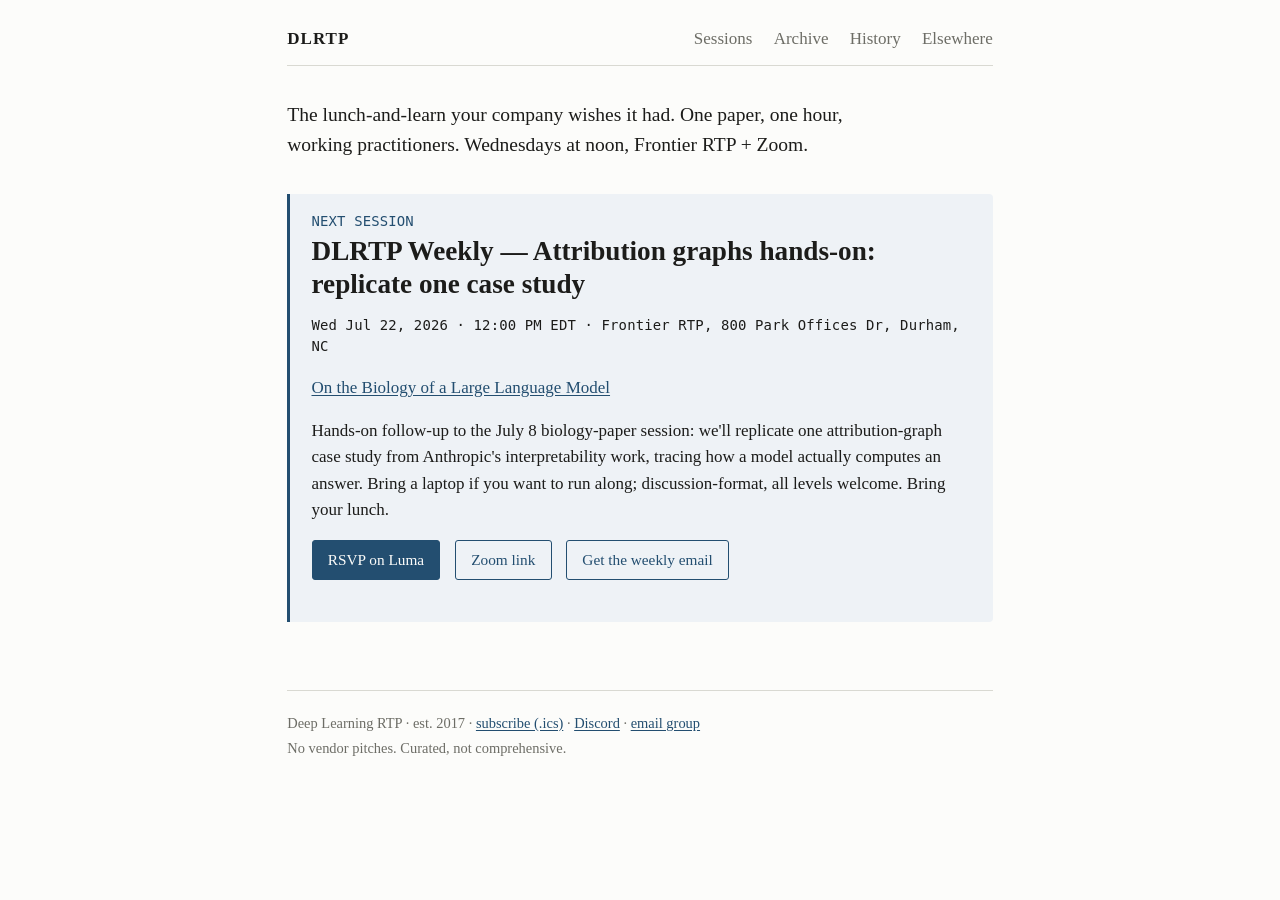
==== events/index.html @ fafa3b25 "Publish generated events pages from dlrtp-ops" ====
<!doctype html>
<html lang="en">
<head>
<meta charset="utf-8">
<meta name="viewport" content="width=device-width, initial-scale=1">
<title>Sessions · Deep Learning RTP</title>
<link rel="stylesheet" href="style.css">
<link rel="alternate" type="text/calendar" href="dlrtp.ics" title="DLRTP calendar">
</head>
<body>
<header>
  <a class="wordmark" href="/">DLRTP</a>
  <nav>
    <a href="index.html">Sessions</a>
    <a href="archive.html">Archive</a>
    <a href="/history/">History</a>
    <a href="radar.html">Elsewhere</a>
  </nav>
</header>
<main>
<p class="thesis">The lunch-and-learn your company wishes it had. One paper, one hour, working practitioners. Wednesdays at noon, Frontier RTP + Zoom.</p>

<section class="citation" aria-label="Next session">
  <p class="cite-label">next session</p>
  <h1>DLRTP Weekly — Attribution graphs hands-on: replicate one case study</h1>
  <p class="mono">Wed Jul 22, 2026 · 12:00 PM EDT · Frontier RTP, 800 Park Offices Dr, Durham, NC</p>
<p><a href="https://transformer-circuits.pub/2025/attribution-graphs/biology.html">On the Biology of a Large Language Model</a></p>  <p>Hands-on follow-up to the July 8 biology-paper session: we'll replicate one attribution-graph case study from Anthropic's interpretability work, tracing how a model actually computes an answer. Bring a laptop if you want to run along; discussion-format, all levels welcome. Bring your lunch.</p>
  <p class="actions">
    <a class="btn primary" href="https://lu.ma/dlrtp">RSVP on Luma</a>
    <a class="btn" href="https://us04web.zoom.us/j/75202351347?pwd=a3xZ3xA4mYosyNdZBvb8zfxbaHTa11.1">Zoom link</a>
    <a class="btn" href="https://groups.google.com/g/deep-learning-rtp">Get the weekly email</a>
  </p>
</section>

</main>
<footer>
  <p>Deep Learning RTP · est. 2017 · <a href="dlrtp.ics">subscribe (.ics)</a> · <a href="https://discord.gg/sFJD8Xfc3">Discord</a> · <a href="https://groups.google.com/g/deep-learning-rtp">email group</a></p>
  <p class="quiet">No vendor pitches. Curated, not comprehensive.</p>
</footer>
</body>
</html>
---- events/style.css ----
/* DLRTP — ink on paper, bibliography discipline. One accent, spent on the citation card. */
:root {
  --paper: #fcfcfa;
  --ink: #1c1c1a;
  --quiet: #6d6d66;
  --rule: #d9d9d2;
  --accent: #234e70;
  --accent-wash: #eef2f6;
}
* { box-sizing: border-box; }
html { font-size: 17px; }
body {
  margin: 0 auto; max-width: 44rem; padding: 1.5rem 1.25rem 4rem;
  background: var(--paper); color: var(--ink);
  font-family: Charter, "Bitstream Charter", Cambria, Georgia, serif;
  line-height: 1.55;
}
.mono, .cite-label {
  font-family: "Berkeley Mono", ui-monospace, "SF Mono", Menlo, Consolas, monospace;
  font-size: 0.82rem; letter-spacing: 0.01em; color: var(--quiet);
}
header { display: flex; align-items: baseline; justify-content: space-between;
  border-bottom: 1px solid var(--rule); padding-bottom: 0.75rem; margin-bottom: 2rem; }
.wordmark { font-weight: 700; letter-spacing: 0.06em; text-decoration: none; color: var(--ink); }
nav a { margin-left: 1rem; color: var(--quiet); text-decoration: none; }
nav a:hover, .wordmark:hover { color: var(--accent); }
h1 { font-size: 1.6rem; line-height: 1.2; margin: 0.25rem 0 0.5rem; }
h2 { font-size: 1.15rem; margin: 2rem 0 0.5rem; }
a { color: var(--accent); text-underline-offset: 2px; }
.thesis { font-size: 1.15rem; max-width: 36rem; margin: 0 0 2rem; }
.citation {
  border-left: 3px solid var(--accent); background: var(--accent-wash);
  padding: 1rem 1.25rem; margin: 1.5rem 0; border-radius: 0 4px 4px 0;
}
.citation h1, .citation h2 { margin-top: 0.15rem; }
.citation .mono { color: var(--ink); }
.cite-label { text-transform: uppercase; color: var(--accent); margin: 0; }
.actions { margin-top: 1rem; }
.btn {
  display: inline-block; margin: 0 0.6rem 0.5rem 0; padding: 0.4rem 0.9rem;
  border: 1px solid var(--accent); border-radius: 3px;
  color: var(--accent); text-decoration: none; font-size: 0.9rem;
}
.btn:hover, .btn:focus-visible { background: var(--accent); color: var(--paper); }
.btn.primary { background: var(--accent); color: var(--paper); }
.btn.primary:hover, .btn.primary:focus-visible { background: #1a3a54; }
.entry-list { list-style: none; padding: 0; }
.entry-list li { padding: 0.45rem 0; border-bottom: 1px solid var(--rule); }
.entry-list .mono { display: inline-block; min-width: 7.5rem; }
.src { font-size: 0.78rem; margin-left: 0.4rem; }
.quiet { color: var(--quiet); }
article.citation { background: transparent; border-left-color: var(--rule); }
article.citation:hover { border-left-color: var(--accent); }
footer { margin-top: 4rem; border-top: 1px solid var(--rule);
  padding-top: 1rem; font-size: 0.85rem; color: var(--quiet); }
footer p { margin: 0.2rem 0; }
:focus-visible { outline: 2px solid var(--accent); outline-offset: 2px; }
@media (max-width: 480px) {
  html { font-size: 16px; }
  .entry-list .mono { display: block; min-width: 0; }
}
@media (prefers-reduced-motion: reduce) { * { transition: none !important; } }
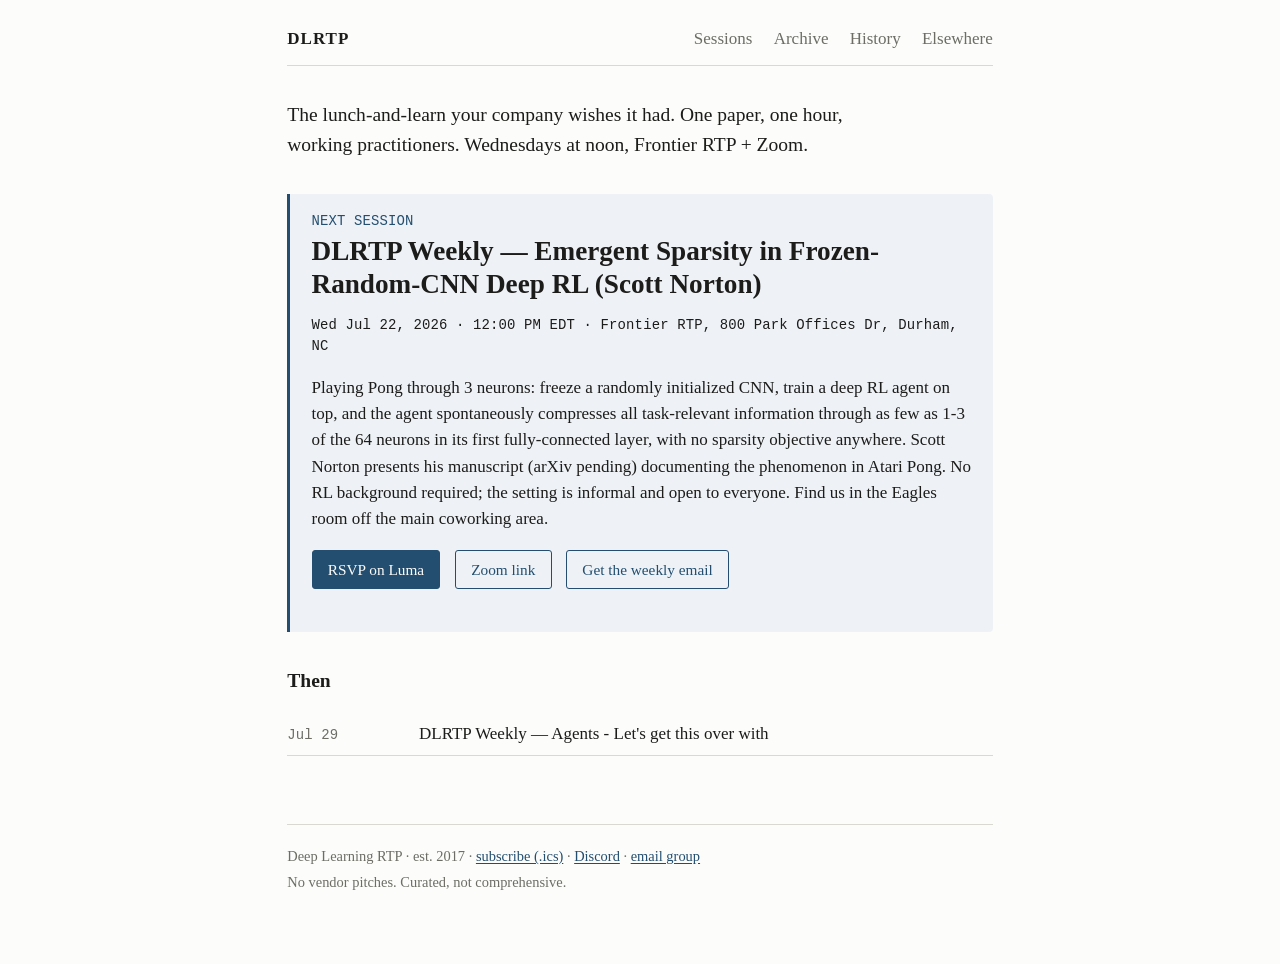
==== commit c7aaf1bf: "Publish generated events pages from dlrtp-ops" ====
--- a/events/index.html
+++ b/events/index.html
@@ -22,9 +22,9 @@
 
 <section class="citation" aria-label="Next session">
   <p class="cite-label">next session</p>
-  <h1>DLRTP Weekly — Attribution graphs hands-on: replicate one case study</h1>
+  <h1>DLRTP Weekly — Emergent Sparsity in Frozen-Random-CNN Deep RL (Scott Norton)</h1>
   <p class="mono">Wed Jul 22, 2026 · 12:00 PM EDT · Frontier RTP, 800 Park Offices Dr, Durham, NC</p>
-<p><a href="https://transformer-circuits.pub/2025/attribution-graphs/biology.html">On the Biology of a Large Language Model</a></p>  <p>Hands-on follow-up to the July 8 biology-paper session: we'll replicate one attribution-graph case study from Anthropic's interpretability work, tracing how a model actually computes an answer. Bring a laptop if you want to run along; discussion-format, all levels welcome. Bring your lunch.</p>
+  <p>Playing Pong through 3 neurons: freeze a randomly initialized CNN, train a deep RL agent on top, and the agent spontaneously compresses all task-relevant information through as few as 1-3 of the 64 neurons in its first fully-connected layer, with no sparsity objective anywhere. Scott Norton presents his manuscript (arXiv pending) documenting the phenomenon in Atari Pong. No RL background required; the setting is informal and open to everyone. Find us in the Eagles room off the main coworking area.</p>
   <p class="actions">
     <a class="btn primary" href="https://lu.ma/dlrtp">RSVP on Luma</a>
     <a class="btn" href="https://us04web.zoom.us/j/75202351347?pwd=a3xZ3xA4mYosyNdZBvb8zfxbaHTa11.1">Zoom link</a>
@@ -32,6 +32,12 @@
   </p>
 </section>
 
+<section>
+  <h2>Then</h2>
+  <ol class="entry-list">
+    <li><span class="mono">Jul 29</span> DLRTP Weekly — Agents - Let's get this over with</li>
+  </ol>
+</section>
 </main>
 <footer>
   <p>Deep Learning RTP · est. 2017 · <a href="dlrtp.ics">subscribe (.ics)</a> · <a href="https://discord.gg/sFJD8Xfc3">Discord</a> · <a href="https://groups.google.com/g/deep-learning-rtp">email group</a></p>
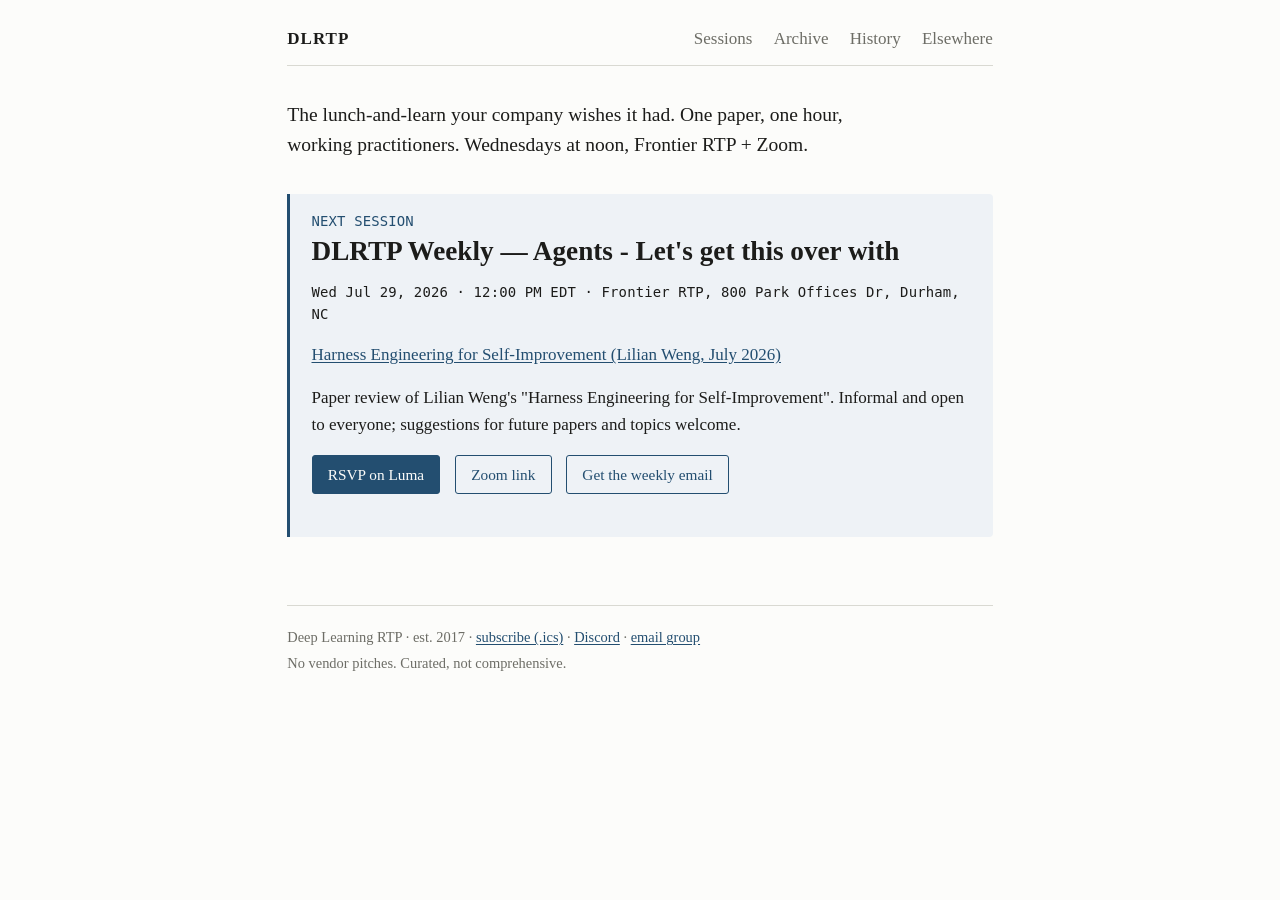
==== commit 7873b36c: "Publish generated events pages from dlrtp-ops" ====
--- a/events/index.html
+++ b/events/index.html
@@ -22,9 +22,9 @@
 
 <section class="citation" aria-label="Next session">
   <p class="cite-label">next session</p>
-  <h1>DLRTP Weekly — Emergent Sparsity in Frozen-Random-CNN Deep RL (Scott Norton)</h1>
-  <p class="mono">Wed Jul 22, 2026 · 12:00 PM EDT · Frontier RTP, 800 Park Offices Dr, Durham, NC</p>
-  <p>Playing Pong through 3 neurons: freeze a randomly initialized CNN, train a deep RL agent on top, and the agent spontaneously compresses all task-relevant information through as few as 1-3 of the 64 neurons in its first fully-connected layer, with no sparsity objective anywhere. Scott Norton presents his manuscript (arXiv pending) documenting the phenomenon in Atari Pong. No RL background required; the setting is informal and open to everyone. Find us in the Eagles room off the main coworking area.</p>
+  <h1>DLRTP Weekly — Agents - Let's get this over with</h1>
+  <p class="mono">Wed Jul 29, 2026 · 12:00 PM EDT · Frontier RTP, 800 Park Offices Dr, Durham, NC</p>
+<p><a href="https://lilianweng.github.io/posts/2026-07-04-harness/">Harness Engineering for Self-Improvement (Lilian Weng, July 2026)</a></p>  <p>Paper review of Lilian Weng's "Harness Engineering for Self-Improvement". Informal and open to everyone; suggestions for future papers and topics welcome.</p>
   <p class="actions">
     <a class="btn primary" href="https://lu.ma/dlrtp">RSVP on Luma</a>
     <a class="btn" href="https://us04web.zoom.us/j/75202351347?pwd=a3xZ3xA4mYosyNdZBvb8zfxbaHTa11.1">Zoom link</a>
@@ -32,12 +32,6 @@
   </p>
 </section>
 
-<section>
-  <h2>Then</h2>
-  <ol class="entry-list">
-    <li><span class="mono">Jul 29</span> DLRTP Weekly — Agents - Let's get this over with</li>
-  </ol>
-</section>
 </main>
 <footer>
   <p>Deep Learning RTP · est. 2017 · <a href="dlrtp.ics">subscribe (.ics)</a> · <a href="https://discord.gg/sFJD8Xfc3">Discord</a> · <a href="https://groups.google.com/g/deep-learning-rtp">email group</a></p>
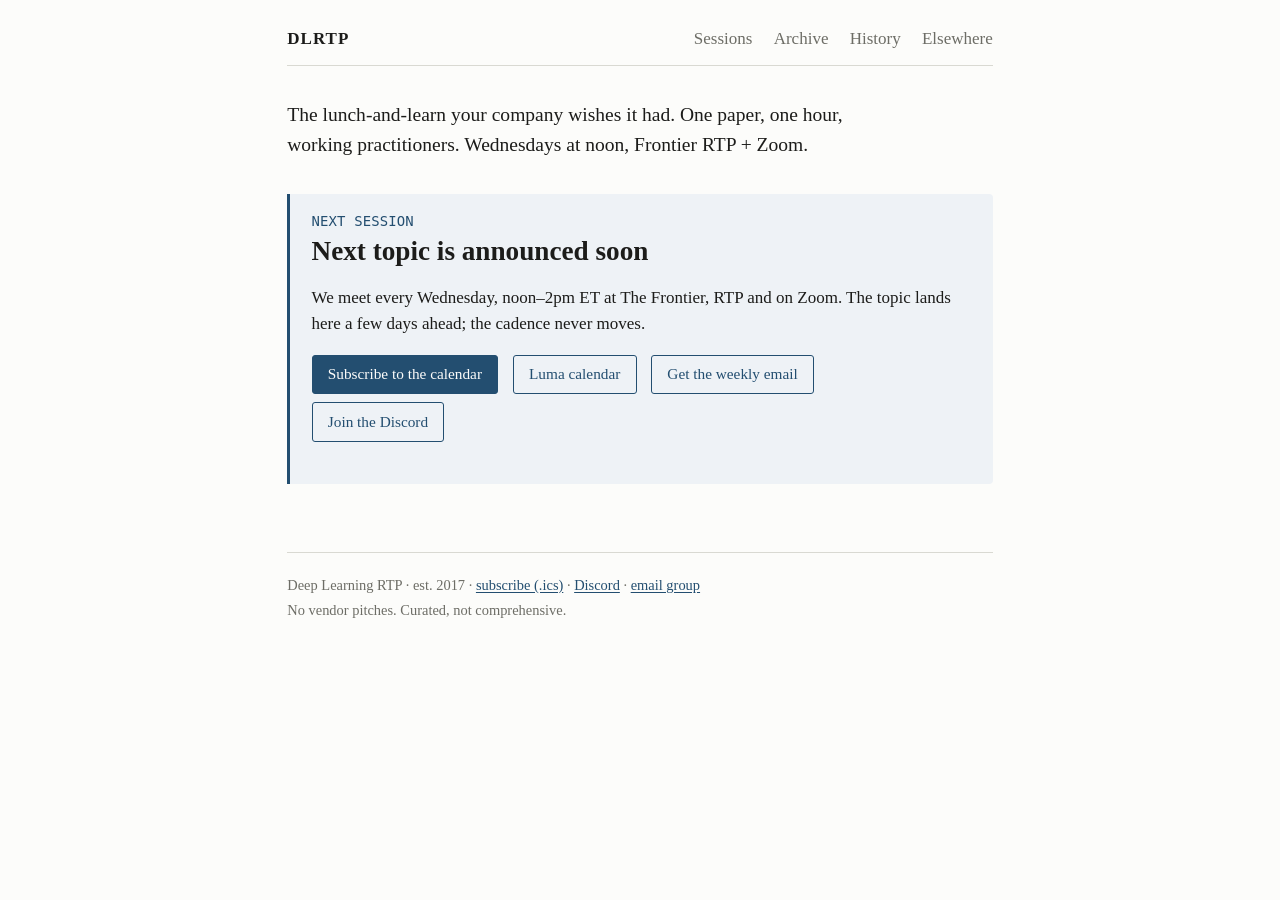
==== commit f6d75aa0: "Publish generated events pages from dlrtp-ops" ====
--- a/events/index.html
+++ b/events/index.html
@@ -22,14 +22,14 @@
 
 <section class="citation" aria-label="Next session">
   <p class="cite-label">next session</p>
-  <h1>DLRTP Weekly — Agents - Let's get this over with</h1>
-  <p class="mono">Wed Jul 29, 2026 · 12:00 PM EDT · Frontier RTP, 800 Park Offices Dr, Durham, NC</p>
-<p><a href="https://lilianweng.github.io/posts/2026-07-04-harness/">Harness Engineering for Self-Improvement (Lilian Weng, July 2026)</a></p>  <p>Paper review of Lilian Weng's "Harness Engineering for Self-Improvement". Informal and open to everyone; suggestions for future papers and topics welcome.</p>
+  <h1>Next topic is announced soon</h1>
+  <p>We meet every Wednesday, noon–2pm ET at The Frontier, RTP and on Zoom. The topic
+  lands here a few days ahead; the cadence never moves.</p>
   <p class="actions">
-    <a class="btn primary" href="https://lu.ma/dlrtp">RSVP on Luma</a>
-    <a class="btn" href="https://us04web.zoom.us/j/75202351347?pwd=a3xZ3xA4mYosyNdZBvb8zfxbaHTa11.1">Zoom link</a>
+    <a class="btn primary" href="dlrtp.ics">Subscribe to the calendar</a>
+    <a class="btn" href="https://lu.ma/dlrtp">Luma calendar</a>
     <a class="btn" href="https://groups.google.com/g/deep-learning-rtp">Get the weekly email</a>
-  </p>
+<a class="btn" href="https://discord.gg/sFJD8Xfc3">Join the Discord</a>  </p>
 </section>
 
 </main>
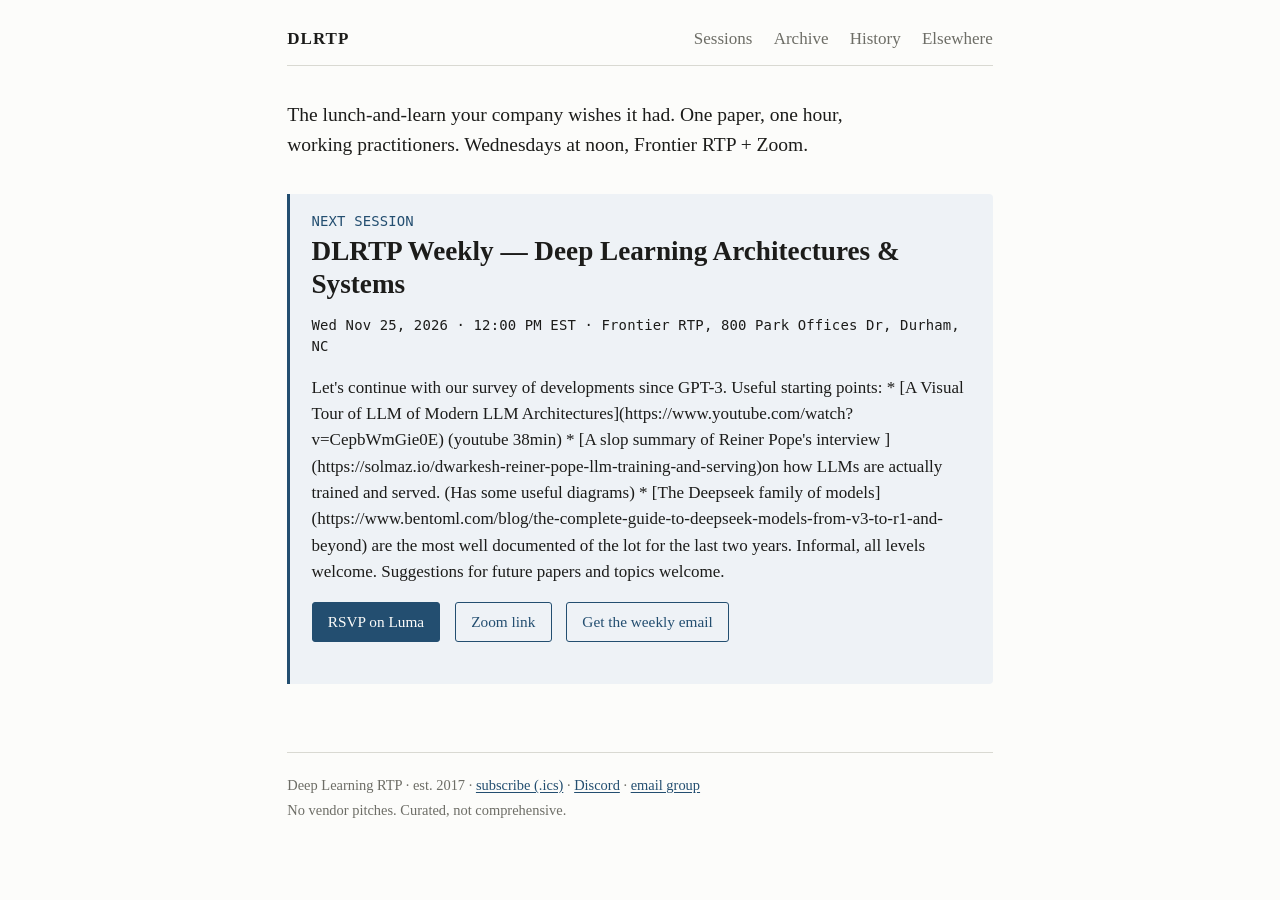
==== commit cec882fd: "Publish generated events pages from dlrtp-ops" ====
--- a/events/index.html
+++ b/events/index.html
@@ -22,19 +22,27 @@
 
 <section class="citation" aria-label="Next session">
   <p class="cite-label">next session</p>
-  <h1>Next topic is announced soon</h1>
-  <p>We meet every Wednesday, noon–2pm ET at The Frontier, RTP and on Zoom. The topic
-  lands here a few days ahead; the cadence never moves.</p>
+  <h1>DLRTP Weekly — Deep Learning Architectures & Systems</h1>
+  <p class="mono">Wed Nov 25, 2026 · 12:00 PM EST · Frontier RTP, 800 Park Offices Dr, Durham, NC</p>
+  <p>Let's continue with our survey of developments since GPT-3.
+
+Useful starting points:
+
+* [A Visual Tour of LLM of Modern LLM Architectures](https://www.youtube.com/watch?v=CepbWmGie0E) (youtube 38min)
+* [A slop summary of Reiner Pope's interview ](https://solmaz.io/dwarkesh-reiner-pope-llm-training-and-serving)on how LLMs are actually trained and served. (Has some useful diagrams)
+* [The Deepseek family of models](https://www.bentoml.com/blog/the-complete-guide-to-deepseek-models-from-v3-to-r1-and-beyond) are the most well documented of the lot for the last two years.
+
+Informal, all levels welcome. Suggestions for future papers and topics welcome.</p>
   <p class="actions">
-    <a class="btn primary" href="dlrtp.ics">Subscribe to the calendar</a>
-    <a class="btn" href="https://lu.ma/dlrtp">Luma calendar</a>
+    <a class="btn primary" href="https://lu.ma/dlrtp">RSVP on Luma</a>
+    <a class="btn" href="https://us04web.zoom.us/j/75202351347?pwd=a3xZ3xA4mYosyNdZBvb8zfxbaHTa11.1">Zoom link</a>
     <a class="btn" href="https://groups.google.com/g/deep-learning-rtp">Get the weekly email</a>
-<a class="btn" href="https://discord.gg/sFJD8Xfc3">Join the Discord</a>  </p>
+  </p>
 </section>
 
 </main>
 <footer>
-  <p>Deep Learning RTP · est. 2017 · <a href="dlrtp.ics">subscribe (.ics)</a> · <a href="https://discord.gg/sFJD8Xfc3">Discord</a> · <a href="https://groups.google.com/g/deep-learning-rtp">email group</a></p>
+  <p>Deep Learning RTP · est. 2017 · <a href="dlrtp.ics">subscribe (.ics)</a> · <a href="https://discord.gg/Vb2dzEgmx">Discord</a> · <a href="https://groups.google.com/g/deep-learning-rtp">email group</a></p>
   <p class="quiet">No vendor pitches. Curated, not comprehensive.</p>
 </footer>
 </body>
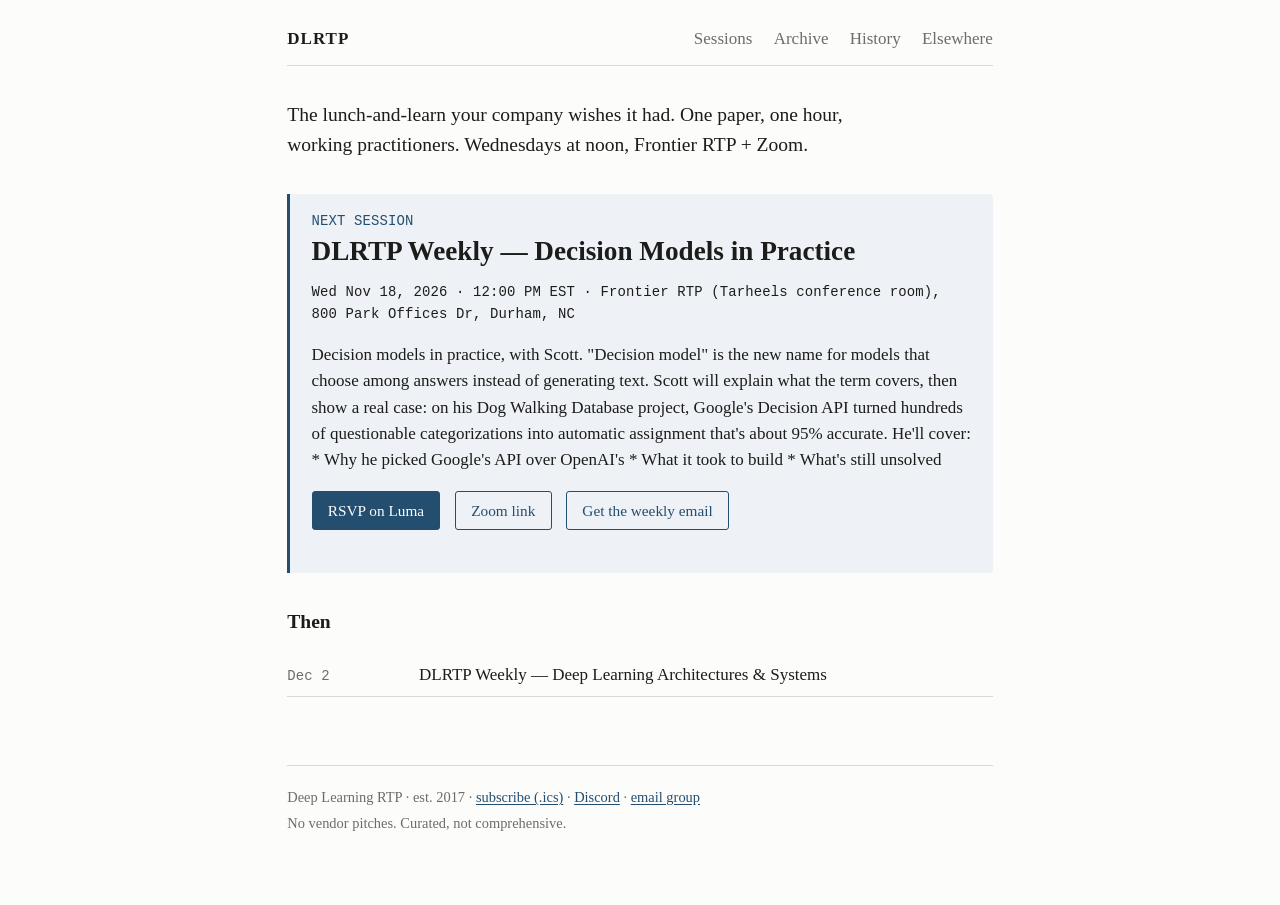
==== commit 093e4f82: "Publish generated events pages from dlrtp-ops" ====
--- a/events/index.html
+++ b/events/index.html
@@ -22,17 +22,17 @@
 
 <section class="citation" aria-label="Next session">
   <p class="cite-label">next session</p>
-  <h1>DLRTP Weekly — Deep Learning Architectures & Systems</h1>
-  <p class="mono">Wed Nov 25, 2026 · 12:00 PM EST · Frontier RTP, 800 Park Offices Dr, Durham, NC</p>
-  <p>Let's continue with our survey of developments since GPT-3.
+  <h1>DLRTP Weekly — Decision Models in Practice</h1>
+  <p class="mono">Wed Nov 18, 2026 · 12:00 PM EST · Frontier RTP (Tarheels conference room), 800 Park Offices Dr, Durham, NC</p>
+  <p>Decision models in practice, with Scott.
 
-Useful starting points:
+"Decision model" is the new name for models that choose among answers instead of generating text. Scott will explain what the term covers, then show a real case: on his Dog Walking Database project, Google's Decision API turned hundreds of questionable categorizations into automatic assignment that's about 95% accurate.
 
-* [A Visual Tour of LLM of Modern LLM Architectures](https://www.youtube.com/watch?v=CepbWmGie0E) (youtube 38min)
-* [A slop summary of Reiner Pope's interview ](https://solmaz.io/dwarkesh-reiner-pope-llm-training-and-serving)on how LLMs are actually trained and served. (Has some useful diagrams)
-* [The Deepseek family of models](https://www.bentoml.com/blog/the-complete-guide-to-deepseek-models-from-v3-to-r1-and-beyond) are the most well documented of the lot for the last two years.
+He'll cover:
 
-Informal, all levels welcome. Suggestions for future papers and topics welcome.</p>
+* Why he picked Google's API over OpenAI's
+* What it took to build
+* What's still unsolved</p>
   <p class="actions">
     <a class="btn primary" href="https://lu.ma/dlrtp">RSVP on Luma</a>
     <a class="btn" href="https://us04web.zoom.us/j/75202351347?pwd=a3xZ3xA4mYosyNdZBvb8zfxbaHTa11.1">Zoom link</a>
@@ -40,6 +40,12 @@
   </p>
 </section>
 
+<section>
+  <h2>Then</h2>
+  <ol class="entry-list">
+    <li><span class="mono">Dec 2</span> DLRTP Weekly — Deep Learning Architectures & Systems</li>
+  </ol>
+</section>
 </main>
 <footer>
   <p>Deep Learning RTP · est. 2017 · <a href="dlrtp.ics">subscribe (.ics)</a> · <a href="https://discord.gg/Vb2dzEgmx">Discord</a> · <a href="https://groups.google.com/g/deep-learning-rtp">email group</a></p>
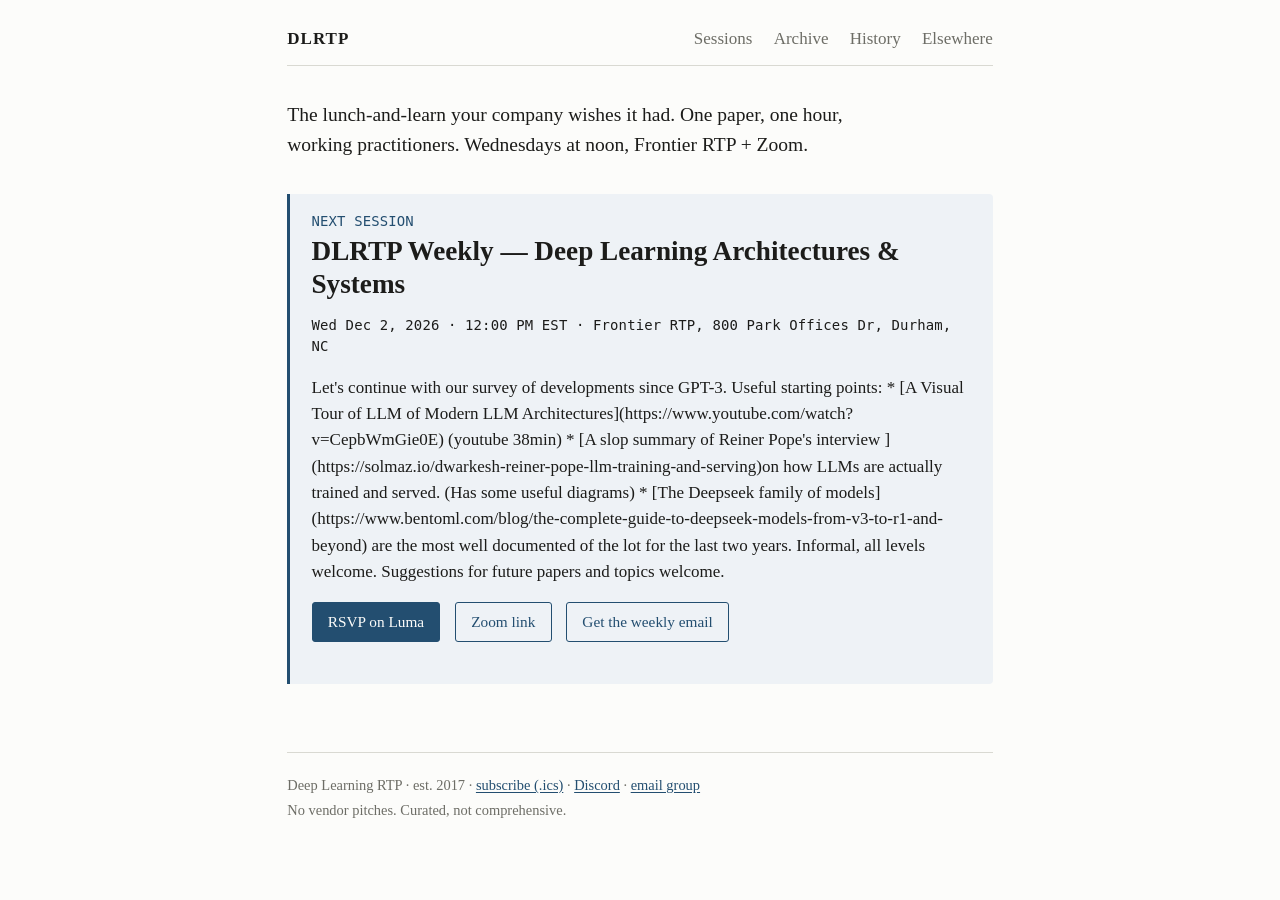
==== commit 1fd12beb: "Publish generated events pages from dlrtp-ops" ====
--- a/events/index.html
+++ b/events/index.html
@@ -22,17 +22,17 @@
 
 <section class="citation" aria-label="Next session">
   <p class="cite-label">next session</p>
-  <h1>DLRTP Weekly — Decision Models in Practice</h1>
-  <p class="mono">Wed Nov 18, 2026 · 12:00 PM EST · Frontier RTP (Tarheels conference room), 800 Park Offices Dr, Durham, NC</p>
-  <p>Decision models in practice, with Scott.
+  <h1>DLRTP Weekly — Deep Learning Architectures & Systems</h1>
+  <p class="mono">Wed Dec 2, 2026 · 12:00 PM EST · Frontier RTP, 800 Park Offices Dr, Durham, NC</p>
+  <p>Let's continue with our survey of developments since GPT-3.
 
-"Decision model" is the new name for models that choose among answers instead of generating text. Scott will explain what the term covers, then show a real case: on his Dog Walking Database project, Google's Decision API turned hundreds of questionable categorizations into automatic assignment that's about 95% accurate.
+Useful starting points:
 
-He'll cover:
+* [A Visual Tour of LLM of Modern LLM Architectures](https://www.youtube.com/watch?v=CepbWmGie0E) (youtube 38min)
+* [A slop summary of Reiner Pope's interview ](https://solmaz.io/dwarkesh-reiner-pope-llm-training-and-serving)on how LLMs are actually trained and served. (Has some useful diagrams)
+* [The Deepseek family of models](https://www.bentoml.com/blog/the-complete-guide-to-deepseek-models-from-v3-to-r1-and-beyond) are the most well documented of the lot for the last two years.
 
-* Why he picked Google's API over OpenAI's
-* What it took to build
-* What's still unsolved</p>
+Informal, all levels welcome. Suggestions for future papers and topics welcome.</p>
   <p class="actions">
     <a class="btn primary" href="https://lu.ma/dlrtp">RSVP on Luma</a>
     <a class="btn" href="https://us04web.zoom.us/j/75202351347?pwd=a3xZ3xA4mYosyNdZBvb8zfxbaHTa11.1">Zoom link</a>
@@ -40,12 +40,6 @@
   </p>
 </section>
 
-<section>
-  <h2>Then</h2>
-  <ol class="entry-list">
-    <li><span class="mono">Dec 2</span> DLRTP Weekly — Deep Learning Architectures & Systems</li>
-  </ol>
-</section>
 </main>
 <footer>
   <p>Deep Learning RTP · est. 2017 · <a href="dlrtp.ics">subscribe (.ics)</a> · <a href="https://discord.gg/Vb2dzEgmx">Discord</a> · <a href="https://groups.google.com/g/deep-learning-rtp">email group</a></p>
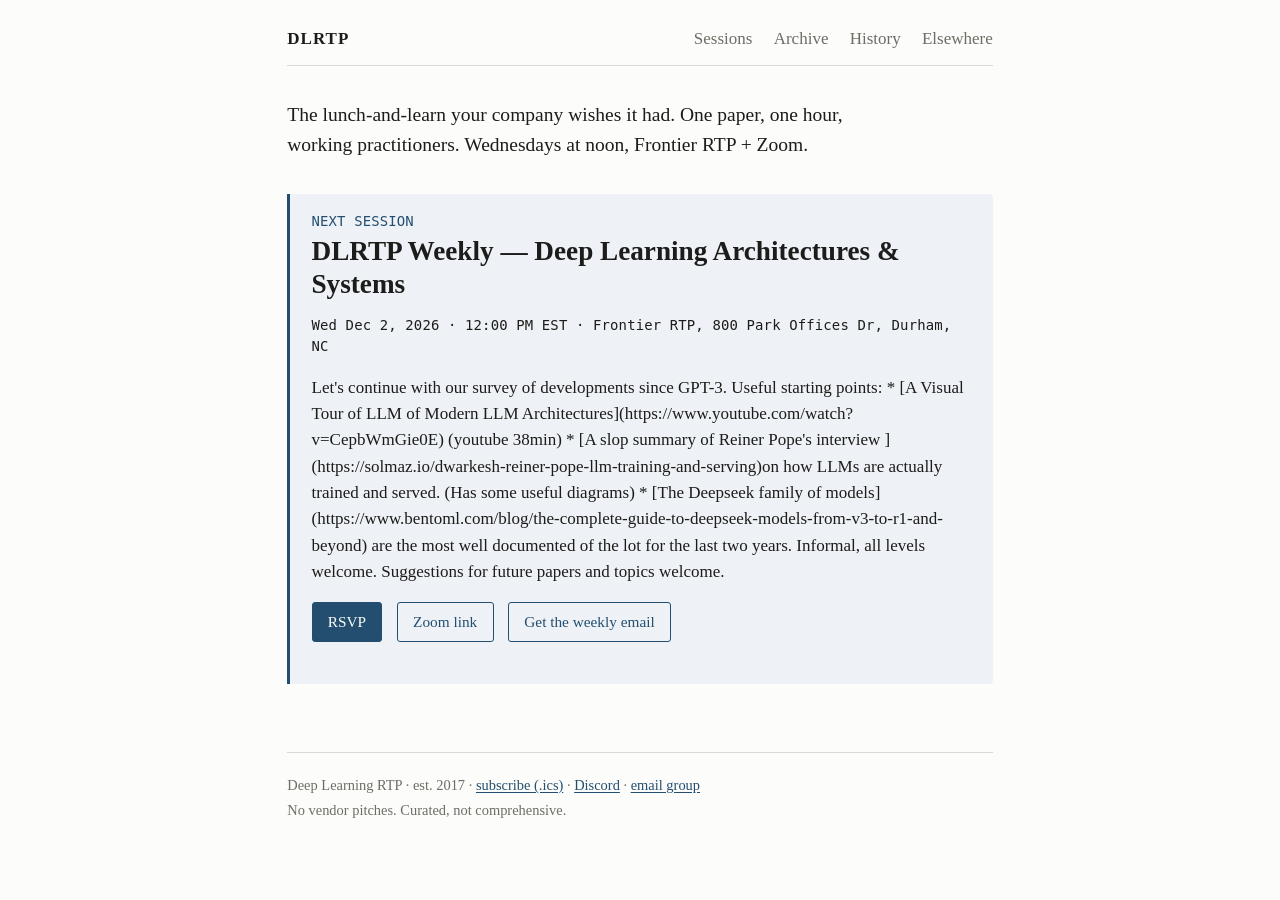
==== commit fe17070b: "Publish generated events pages from dlrtp-ops" ====
--- a/events/index.html
+++ b/events/index.html
@@ -34,7 +34,7 @@
 
 Informal, all levels welcome. Suggestions for future papers and topics welcome.</p>
   <p class="actions">
-    <a class="btn primary" href="https://lu.ma/dlrtp">RSVP on Luma</a>
+    <a class="btn primary" href="https://www.meetup.com/deep-learning-rtp/events/317075504/">RSVP</a>
     <a class="btn" href="https://us04web.zoom.us/j/75202351347?pwd=a3xZ3xA4mYosyNdZBvb8zfxbaHTa11.1">Zoom link</a>
     <a class="btn" href="https://groups.google.com/g/deep-learning-rtp">Get the weekly email</a>
   </p>
